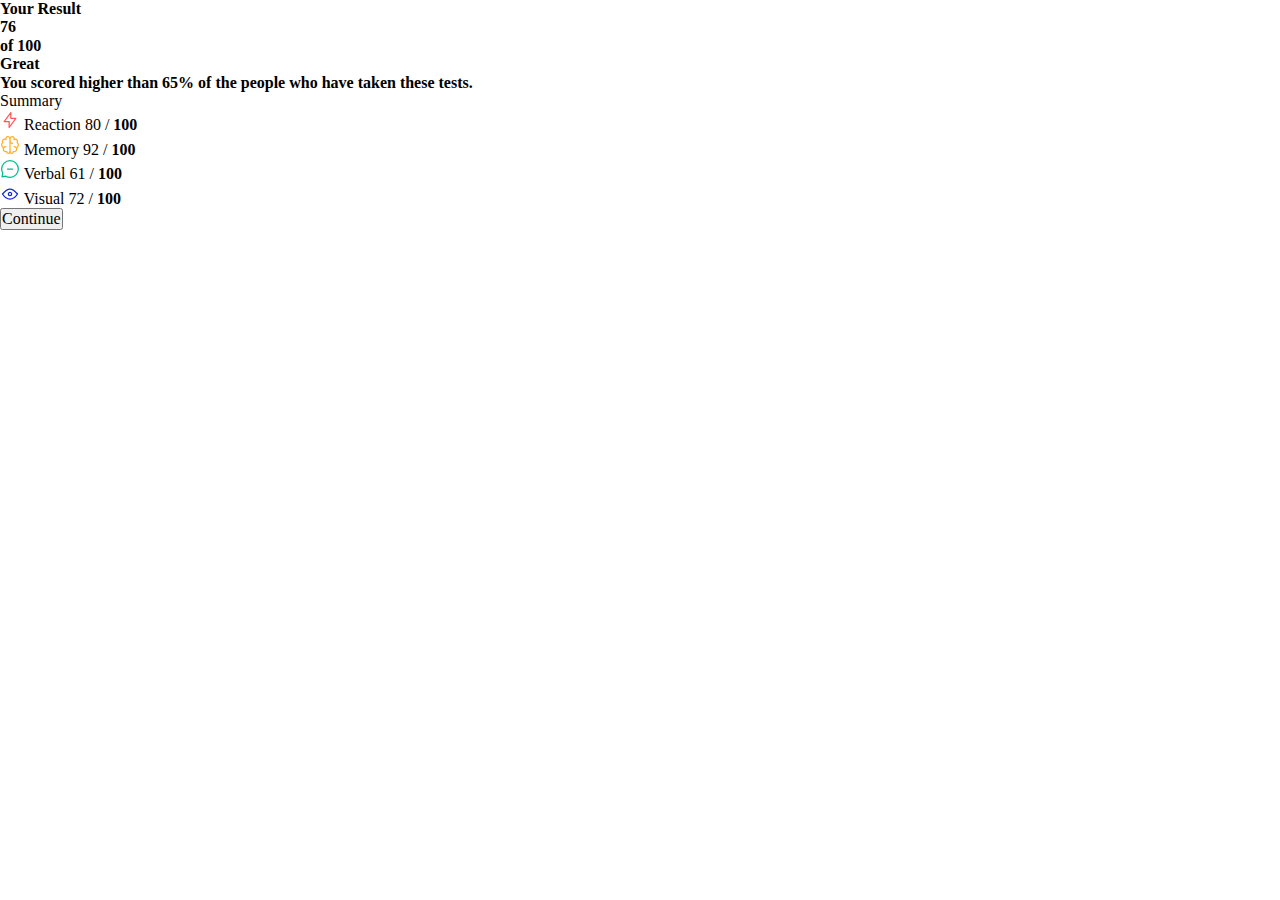
==== index.html @ 46b98a99 "Update and rename result_sumary.html to index.html" ====
<!DOCTYPE html>
<html lang="en">
<head>
  <meta charset="UTF-8">
  <meta name="viewport" content="width=device-width, initial-scale=1.0"> <!-- displays site properly based on user's device -->
  <link rel="stylesheet"  type="text/css" href="necolas.github.io_normalize.css_8.0.1_normalize.css">
  <link rel="preconnect" href="https://fonts.googleapis.com">
  <link rel="preconnect" href="https://fonts.gstatic.com" crossorigin>
  <link href="https://fonts.googleapis.com/css2?family=Barlow+Semi+Condensed:wght@500&family=Croissant+One&family=Hanken+Grotesk:wght@300&display=swap" rel="stylesheet">

  <link rel="icon" type="image/png" sizes="32x32" href="./assets/images/favicon-32x32.png">
  <link rel="stylesheet" type="text/css" href="style.css">
  <title>Frontend Mentor | Results summary component</title>

 

</head>
<body>
 <div class="container_inlineBlock">
 <div class="container_flex">
  <div class="container_flex_result">
   <ul>
    <li class="Result"><b class="b1">Your Result</b></li>
    <li class="score"><b class="b1">76</b><br>
        <b class="b2">of 100</b>
    </li>
    <li class="notification"><b class="b1">Great</b><br>
        <b class="b2"> You scored higher than 65% of the people who have taken these tests.
        </b>        
    </li>
   </ul>
  </div>
  <div class="container_flex_summary">
    <p>
      Summary
    </p>
    <ul>
    <li class="li_Reaction">
      <span class="Reaction">
      <svg xmlns="http://www.w3.org/2000/svg" width="20" height="20" fill="none" viewBox="0 0 20 20"><path stroke="#F55" stroke-linecap="round" stroke-linejoin="round" stroke-width="1.25" d="M10.833 8.333V2.5l-6.666 9.167h5V17.5l6.666-9.167h-5Z"/></svg>
        Reaction
      </span>
        80 / <b>100</b>
    </li>
    <li class="li_Memory">
      <span class="Memory">
      <svg xmlns="http://www.w3.org/2000/svg" width="20" height="20" fill="none" viewBox="0 0 20 20"><path stroke="#FFB21E" stroke-linecap="round" stroke-linejoin="round" stroke-width="1.25" d="M5.833 11.667a2.5 2.5 0 1 0 .834 4.858"/><path stroke="#FFB21E" stroke-linecap="round" stroke-linejoin="round" stroke-width="1.25" d="M3.553 13.004a3.333 3.333 0 0 1-.728-5.53m.025-.067a2.083 2.083 0 0 1 2.983-2.824m.199.054A2.083 2.083 0 1 1 10 3.75v12.917a1.667 1.667 0 0 1-3.333 0M10 5.833a2.5 2.5 0 0 0 2.5 2.5m1.667 3.334a2.5 2.5 0 1 1-.834 4.858"/><path stroke="#FFB21E" stroke-linecap="round" stroke-linejoin="round" stroke-width="1.25" d="M16.447 13.004a3.334 3.334 0 0 0 .728-5.53m-.025-.067a2.083 2.083 0 0 0-2.983-2.824M10 3.75a2.085 2.085 0 0 1 2.538-2.033 2.084 2.084 0 0 1 1.43 2.92m-.635 12.03a1.667 1.667 0 0 1-3.333 0"/></svg>
      Memory
      </span>
      92 / <b>100</b>
    </li>
    <li class="li_Verbal">
      <span class="Verbal">
      <svg xmlns="http://www.w3.org/2000/svg" width="20" height="20" fill="none" viewBox="0 0 20 20"><path stroke="#00BB8F" stroke-linecap="round" stroke-linejoin="round" stroke-width="1.25" d="M7.5 10h5M10 18.333A8.333 8.333 0 1 0 1.667 10c0 1.518.406 2.942 1.115 4.167l-.699 3.75 3.75-.699A8.295 8.295 0 0 0 10 18.333Z"/></svg>
      Verbal
      </span>
      61 / <b>100</b>
    </li>
    <li class="li_Visual">
      <span class="Visual">
      <svg xmlns="http://www.w3.org/2000/svg" width="20" height="20" fill="none" viewBox="0 0 20 20"><path stroke="#1125D6" stroke-linecap="round" stroke-linejoin="round" stroke-width="1.25" d="M10 11.667a1.667 1.667 0 1 0 0-3.334 1.667 1.667 0 0 0 0 3.334Z"/><path stroke="#1125D6" stroke-linecap="round" stroke-linejoin="round" stroke-width="1.25" d="M17.5 10c-1.574 2.492-4.402 5-7.5 5s-5.926-2.508-7.5-5C4.416 7.632 6.66 5 10 5s5.584 2.632 7.5 5Z"/></svg>
      Visual
      </span>
      72 / <b>100</b>
    </li>
    </ul>
     <button class="button">
      Continue
     </button>
  </div> 
 </div>
 </div>
</body>
</html>
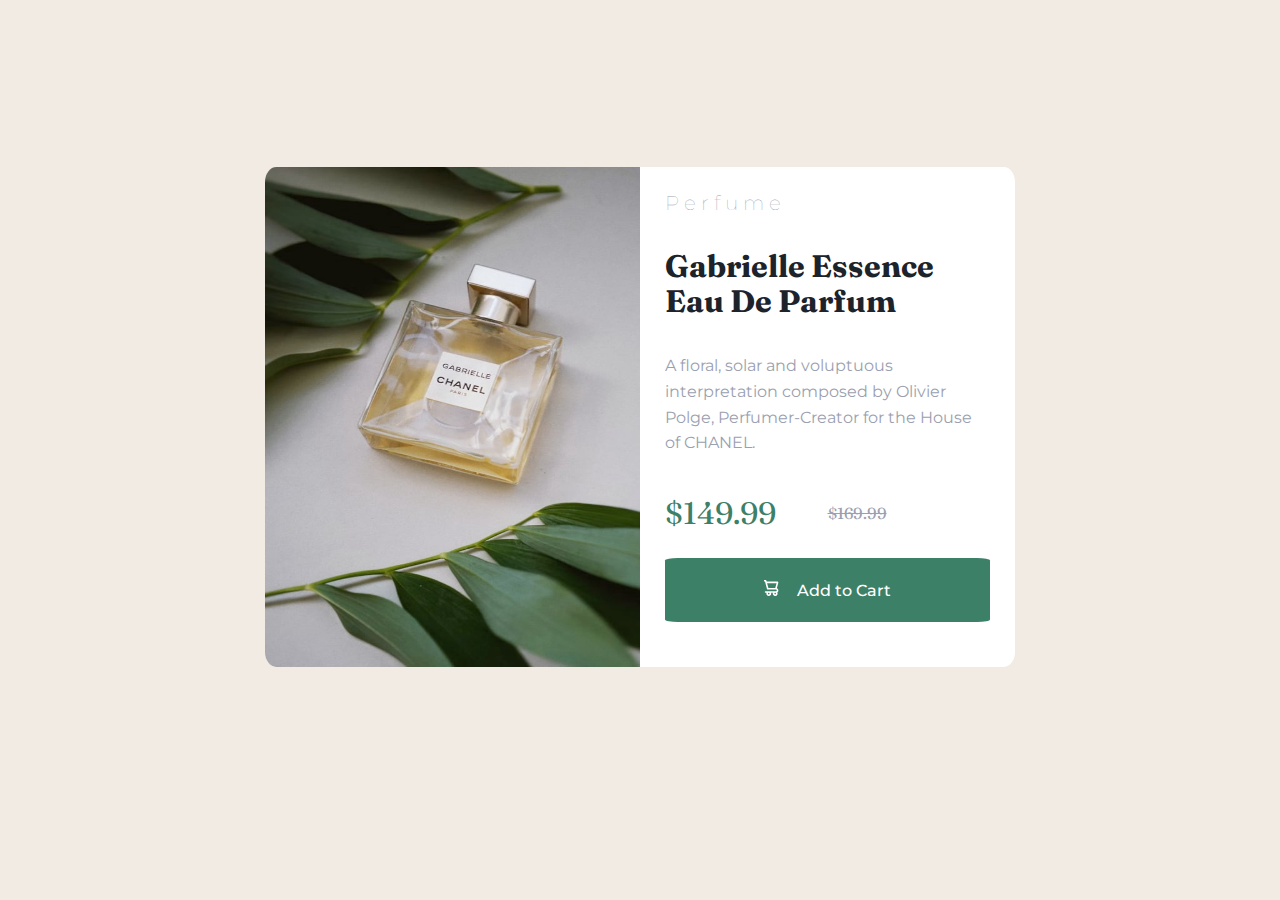
==== commit eff6b009: "Add files via upload" ====
--- a/index.html
+++ b/index.html
@@ -2,73 +2,43 @@
 <html lang="en">
 <head>
   <meta charset="UTF-8">
-  <meta name="viewport" content="width=device-width, initial-scale=1.0"> <!-- displays site properly based on user's device -->
-  <link rel="stylesheet"  type="text/css" href="necolas.github.io_normalize.css_8.0.1_normalize.css">
+  <meta name="viewport" content="width=device-width, initial-scale=1.0">
   <link rel="preconnect" href="https://fonts.googleapis.com">
-  <link rel="preconnect" href="https://fonts.gstatic.com" crossorigin>
-  <link href="https://fonts.googleapis.com/css2?family=Barlow+Semi+Condensed:wght@500&family=Croissant+One&family=Hanken+Grotesk:wght@300&display=swap" rel="stylesheet">
-
-  <link rel="icon" type="image/png" sizes="32x32" href="./assets/images/favicon-32x32.png">
+<link rel="preconnect" href="https://fonts.gstatic.com" crossorigin>
+<link href="https://fonts.googleapis.com/css2?family=Barlow+Semi+Condensed:wght@500&family=Croissant+One&family=Hanken+Grotesk:wght@300&family=Montserrat:wght@500&display=swap" rel="stylesheet">
+<link rel="preconnect" href="https://fonts.googleapis.com">
+<link rel="preconnect" href="https://fonts.gstatic.com" crossorigin>
+<link href="https://fonts.googleapis.com/css2?family=Barlow+Semi+Condensed:wght@500&family=Croissant+One&family=Fraunces:opsz,wght@9..144,700&family=Hanken+Grotesk:wght@300&family=Montserrat:wght@500&display=swap" rel="stylesheet">
+  <link rel="icon" type="image/png" sizes="32x32" href="./images/favicon-32x32.png">
   <link rel="stylesheet" type="text/css" href="style.css">
-  <title>Frontend Mentor | Results summary component</title>
-
- 
+  <link rel="stylesheet" type="text/css" href= "necolas.github.io_normalize.css_8.0.1_normalize.css">   
+  
+  <title>Frontend Mentor | Product preview card component</title>
 
 </head>
 <body>
- <div class="container_inlineBlock">
+
  <div class="container_flex">
-  <div class="container_flex_result">
-   <ul>
-    <li class="Result"><b class="b1">Your Result</b></li>
-    <li class="score"><b class="b1">76</b><br>
-        <b class="b2">of 100</b>
-    </li>
-    <li class="notification"><b class="b1">Great</b><br>
-        <b class="b2"> You scored higher than 65% of the people who have taken these tests.
-        </b>        
-    </li>
-   </ul>
+  <div class="container_flex_img">
+    <img src="images\image-product-mobile.jpg" alt="imagen de perfume" title="imagen de perfume">
+    <img src="images\image-product-desktop.jpg" alt="imagen de perfume" title="imagen de perfume">
   </div>
-  <div class="container_flex_summary">
-    <p>
-      Summary
+  <div class="container_flex_description">
+    <h1>P e r f u m e</h1>
+    <h2>Gabrielle Essence Eau De Parfum</h2>
+
+    <p class="description">A floral, solar and voluptuous interpretation composed by Olivier Polge, 
+       Perfumer-Creator for the House of CHANEL.
     </p>
-    <ul>
-    <li class="li_Reaction">
-      <span class="Reaction">
-      <svg xmlns="http://www.w3.org/2000/svg" width="20" height="20" fill="none" viewBox="0 0 20 20"><path stroke="#F55" stroke-linecap="round" stroke-linejoin="round" stroke-width="1.25" d="M10.833 8.333V2.5l-6.666 9.167h5V17.5l6.666-9.167h-5Z"/></svg>
-        Reaction
-      </span>
-        80 / <b>100</b>
-    </li>
-    <li class="li_Memory">
-      <span class="Memory">
-      <svg xmlns="http://www.w3.org/2000/svg" width="20" height="20" fill="none" viewBox="0 0 20 20"><path stroke="#FFB21E" stroke-linecap="round" stroke-linejoin="round" stroke-width="1.25" d="M5.833 11.667a2.5 2.5 0 1 0 .834 4.858"/><path stroke="#FFB21E" stroke-linecap="round" stroke-linejoin="round" stroke-width="1.25" d="M3.553 13.004a3.333 3.333 0 0 1-.728-5.53m.025-.067a2.083 2.083 0 0 1 2.983-2.824m.199.054A2.083 2.083 0 1 1 10 3.75v12.917a1.667 1.667 0 0 1-3.333 0M10 5.833a2.5 2.5 0 0 0 2.5 2.5m1.667 3.334a2.5 2.5 0 1 1-.834 4.858"/><path stroke="#FFB21E" stroke-linecap="round" stroke-linejoin="round" stroke-width="1.25" d="M16.447 13.004a3.334 3.334 0 0 0 .728-5.53m-.025-.067a2.083 2.083 0 0 0-2.983-2.824M10 3.75a2.085 2.085 0 0 1 2.538-2.033 2.084 2.084 0 0 1 1.43 2.92m-.635 12.03a1.667 1.667 0 0 1-3.333 0"/></svg>
-      Memory
-      </span>
-      92 / <b>100</b>
-    </li>
-    <li class="li_Verbal">
-      <span class="Verbal">
-      <svg xmlns="http://www.w3.org/2000/svg" width="20" height="20" fill="none" viewBox="0 0 20 20"><path stroke="#00BB8F" stroke-linecap="round" stroke-linejoin="round" stroke-width="1.25" d="M7.5 10h5M10 18.333A8.333 8.333 0 1 0 1.667 10c0 1.518.406 2.942 1.115 4.167l-.699 3.75 3.75-.699A8.295 8.295 0 0 0 10 18.333Z"/></svg>
-      Verbal
-      </span>
-      61 / <b>100</b>
-    </li>
-    <li class="li_Visual">
-      <span class="Visual">
-      <svg xmlns="http://www.w3.org/2000/svg" width="20" height="20" fill="none" viewBox="0 0 20 20"><path stroke="#1125D6" stroke-linecap="round" stroke-linejoin="round" stroke-width="1.25" d="M10 11.667a1.667 1.667 0 1 0 0-3.334 1.667 1.667 0 0 0 0 3.334Z"/><path stroke="#1125D6" stroke-linecap="round" stroke-linejoin="round" stroke-width="1.25" d="M17.5 10c-1.574 2.492-4.402 5-7.5 5s-5.926-2.508-7.5-5C4.416 7.632 6.66 5 10 5s5.584 2.632 7.5 5Z"/></svg>
-      Visual
-      </span>
-      72 / <b>100</b>
-    </li>
-    </ul>
-     <button class="button">
-      Continue
-     </button>
-  </div> 
- </div>
- </div>
+    <p class="discount">$149.99</p>
+    <p class="old_price"><s>$169.99</s></p>
+
+  <button class="container_flex_description_button">
+    <svg width="15" height="16" xmlns="http://www.w3.org/2000/svg"><path d="M14.383 10.388a2.397 2.397 0 0 0-1.518-2.222l1.494-5.593a.8.8 0 0 0-.144-.695.8.8 0 0 0-.631-.28H2.637L2.373.591A.8.8 0 0 0 1.598 0H0v1.598h.983l1.982 7.4a.8.8 0 0 0 .799.59h8.222a.8.8 0 0 1 0 1.599H1.598a.8.8 0 1 0 0 1.598h.943a2.397 2.397 0 1 0 4.507 0h1.885a2.397 2.397 0 1 0 4.331-.376 2.397 2.397 0 0 0 1.12-2.021ZM11.26 7.99H4.395L3.068 3.196h9.477L11.26 7.991Zm-6.465 6.392a.8.8 0 1 1 0-1.598.8.8 0 0 1 0 1.598Zm6.393 0a.8.8 0 1 1 0-1.598.8.8 0 0 1 0 1.598Z" fill="#FFF"/></svg>
+    Add to Cart
+  </button>
+  </div>
+ </div> 
+
 </body>
 </html>
--- a/style.css
+++ b/style.css
@@ -0,0 +1,139 @@
+:root {
+--Darkcyan: hsl(158, 36%, 37%);
+--Cream: hsl(30, 38%, 92%);
+/* ### Neutral */
+--Verydarkblue: hsl(212, 21%, 14%);
+--Darkgrayishblue: hsl(228, 12%, 65%);
+--White: hsl(0, 0%, 100%);
+/* others */
+
+}
+
+/* containers styles */
+
+* {
+    margin: 0; 
+    font-family: 'Fraunces', serif;
+}
+body {
+    background: var(--Cream);
+}
+
+.container_flex {
+    
+    display: flex;
+    flex-wrap: wrap;
+    margin-left: calc((100vw - 375px)/2);
+    margin-top: calc((3vh));
+}
+.container_flex_img {
+    min-width: 375px;
+    max-width: 375px;
+    border-top-right-radius: 5%;
+    border-top-left-radius: 5%;
+    background: var(--White);
+
+}
+.container_flex_description {
+    min-width: calc(375px - 50px);
+    max-width: calc(375px - 50px);
+    padding: 25px;
+    display: flex;
+    flex-wrap: wrap;
+    border-bottom-right-radius: 5%;
+    border-bottom-left-radius: 5%;
+    background: var(--White);
+}
+
+
+.container_flex_description * {
+    margin-bottom: 20px; 
+    width: 100%;
+}
+h1,
+.description,
+.container_flex_description_button {
+    font-family: 'Montserrat', sans-serif;
+}
+h1 {
+    font-size: 20px;
+    font-weight:100;
+    color: var(--Darkgrayishblue);
+}
+h2 {
+    font-size: 31px;
+    color: var(--Verydarkblue);
+}
+.description {
+    font-size: 16px;
+    color: var(--Darkgrayishblue);
+    line-height: 1.6;
+}
+.discount {
+    width: 50%;
+    font-size: 31px;
+    margin: auto; 
+    color: var(--Darkcyan);
+}
+.old_price {
+    width: 50%;
+    margin: auto;
+    color: var(--Darkgrayishblue);
+}
+.container_flex_description_button {
+    margin-top: 20px;
+    border-radius: 4%;
+    border: none;
+    background: var(--Darkcyan);
+    color: var(--White);
+    font-weight: 500;
+    padding: 15px;
+}
+svg {
+    width: 10% !important;
+    margin: 0 !important;
+   
+}
+.container_flex_description_button:active {
+    background: hsl(158, 36%, 20%);
+}
+/* desktop img */
+img:nth-child(2) {
+    display: none;
+}
+
+@media only screen and (min-width:900px) {
+    .container_flex {
+        margin: 0;
+        margin-top:calc((100vh - 565.729px)/2);
+        justify-content: center;
+    }
+    img:first-child {
+        display: none;
+    }
+    img:nth-child(2) {
+        display:inline-block;
+        border-radius: 0;
+        border-top-left-radius:3% ;
+        border-bottom-left-radius:3% ;
+        height: 500px;
+          
+    }
+    .container_flex_img {
+        border-radius: 0;
+        border-top-left-radius: 3%;
+        border-bottom-left-radius: 3%;
+        height: 500px;
+    }
+    .container_flex_description {
+        border-radius: 0;
+        border-top-right-radius: 3%;
+        border-bottom-right-radius: 3%;
+        padding: 25px;
+    }
+}
+@media only screen and (max-height:500px) {
+  .container_flex {
+    margin: 0;
+  }
+}